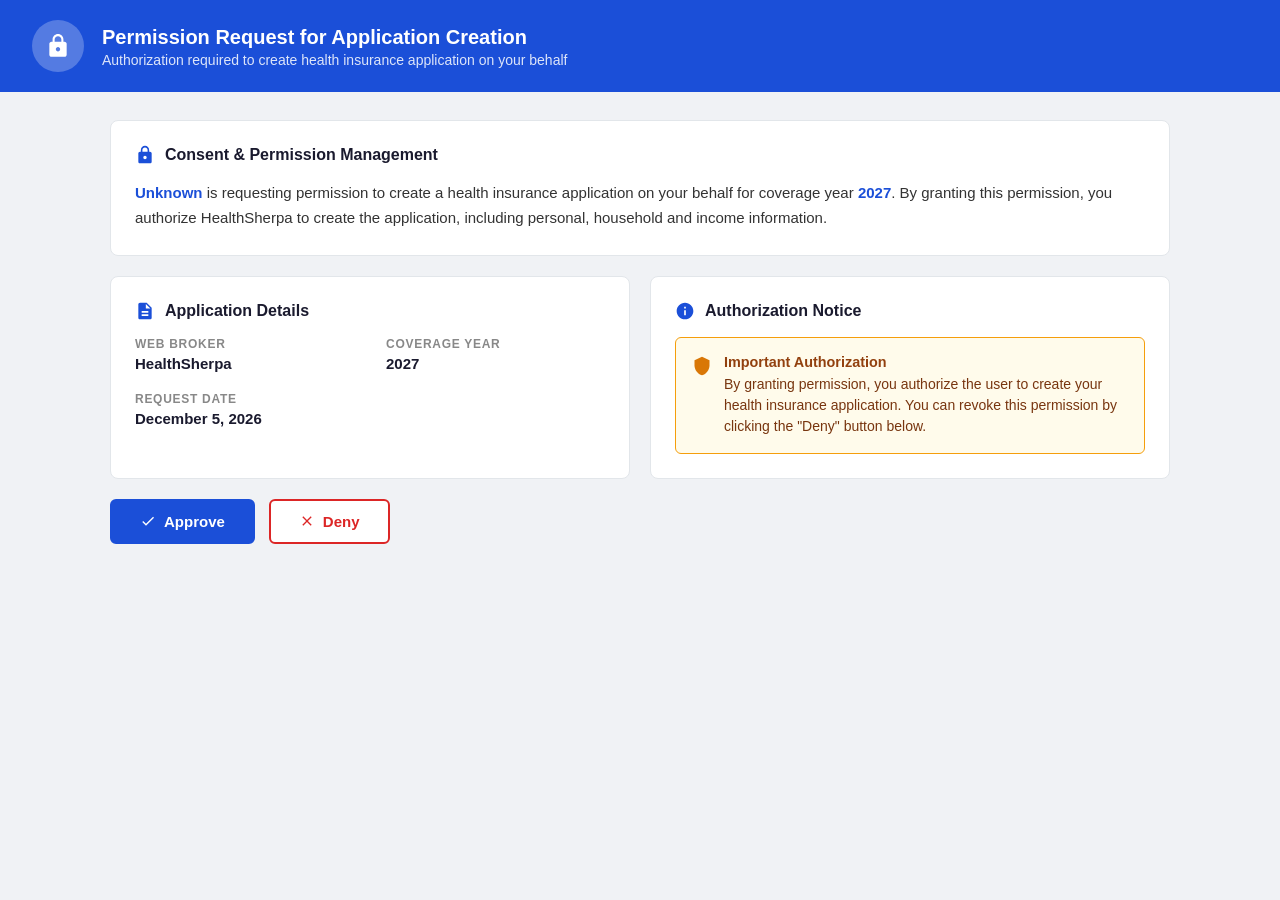
==== create/index.html @ 280b6920 "Email Demo APP" ====
<!DOCTYPE html>
<html lang="en">
<head>
  <meta charset="UTF-8" />
  <meta name="viewport" content="width=device-width, initial-scale=1.0" />
  <title>Permission Request for Application Creation</title>
  <link rel="stylesheet" href="../styles.css" />
</head>
<body>

  <!-- Header -->
  <div class="page-header">
    <div class="header-icon-circle">
      <svg viewBox="0 0 24 24" xmlns="http://www.w3.org/2000/svg">
        <path d="M18 8h-1V6c0-2.76-2.24-5-5-5S7 3.24 7 6v2H6c-1.1 0-2 .9-2 2v10c0 1.1.9 2 2 2h12c1.1 0 2-.9 2-2V10c0-1.1-.9-2-2-2zm-6 9c-1.1 0-2-.9-2-2s.9-2 2-2 2 .9 2 2-.9 2-2 2zm3.1-9H8.9V6c0-1.71 1.39-3.1 3.1-3.1 1.71 0 3.1 1.39 3.1 3.1v2z"/>
      </svg>
    </div>
    <div class="header-text">
      <h1>Permission Request for Application Creation</h1>
      <p>Authorization required to create health insurance application on your behalf</p>
    </div>
  </div>

  <!-- Content -->
  <div class="container">

    <!-- Consent & Permission Management -->
    <div class="card">
      <div class="card-title">
        <svg viewBox="0 0 24 24" xmlns="http://www.w3.org/2000/svg">
          <path d="M18 8h-1V6c0-2.76-2.24-5-5-5S7 3.24 7 6v2H6c-1.1 0-2 .9-2 2v10c0 1.1.9 2 2 2h12c1.1 0 2-.9 2-2V10c0-1.1-.9-2-2-2zm-6 9c-1.1 0-2-.9-2-2s.9-2 2-2 2 .9 2 2-.9 2-2 2zm3.1-9H8.9V6c0-1.71 1.39-3.1 3.1-3.1 1.71 0 3.1 1.39 3.1 3.1v2z"/>
        </svg>
        <h2>Consent &amp; Permission Management</h2>
      </div>
      <p class="consent-text">
        <span class="client" id="clientName">—</span> is requesting permission to create a health insurance application on your behalf for coverage year <span class="year" id="coverageYear">—</span>. By granting this permission, you authorize HealthSherpa to create the application, including personal, household and income information.
      </p>
    </div>

    <!-- Two-column -->
    <div class="two-col">

      <!-- Application Details -->
      <div class="card">
        <div class="card-title">
          <svg viewBox="0 0 24 24" xmlns="http://www.w3.org/2000/svg">
            <path d="M14 2H6c-1.1 0-2 .9-2 2v16c0 1.1.9 2 2 2h12c1.1 0 2-.9 2-2V8l-6-6zm2 16H8v-2h8v2zm0-4H8v-2h8v2zm-3-5V3.5L18.5 9H13z"/>
          </svg>
          <h2>Application Details</h2>
        </div>
        <div class="details-grid">
          <div class="detail-item">
            <span class="detail-label">WEB BROKER</span>
            <span class="detail-value">HealthSherpa</span>
          </div>
          <div class="detail-item">
            <span class="detail-label">COVERAGE YEAR</span>
            <span class="detail-value" id="coverageYearDetail">—</span>
          </div>
          <div class="detail-item">
            <span class="detail-label">REQUEST DATE</span>
            <span class="detail-value" id="requestDate">—</span>
          </div>
        </div>
      </div>

      <!-- Authorization Notice -->
      <div class="card">
        <div class="card-title">
          <svg viewBox="0 0 24 24" xmlns="http://www.w3.org/2000/svg">
            <path d="M12 2C6.48 2 2 6.48 2 12s4.48 10 10 10 10-4.48 10-10S17.52 2 12 2zm1 15h-2v-6h2v6zm0-8h-2V7h2v2z"/>
          </svg>
          <h2>Authorization Notice</h2>
        </div>
        <div class="notice-box">
          <svg viewBox="0 0 24 24" xmlns="http://www.w3.org/2000/svg">
            <path d="M12 1L3 5v6c0 5.55 3.84 10.74 9 12 5.16-1.26 9-6.45 9-12V5l-9-4z"/>
          </svg>
          <div>
            <h3>Important Authorization</h3>
            <p>By granting permission, you authorize the user to create your health insurance application. You can revoke this permission by clicking the "Deny" button below.</p>
          </div>
        </div>
      </div>

    </div>

    <!-- Action buttons -->
    <div class="actions">
      <button class="btn-approve" onclick="handleAction('approve')">
        <svg viewBox="0 0 24 24"><path d="M9 16.17L4.83 12l-1.42 1.41L9 19 21 7l-1.41-1.41L9 16.17z"/></svg>
        Approve
      </button>
      <button class="btn-deny" onclick="handleAction('deny')">
        <svg viewBox="0 0 24 24"><path d="M19 6.41L17.59 5 12 10.59 6.41 5 5 6.41 10.59 12 5 17.59 6.41 19 12 13.41 17.59 19 19 17.59 13.41 12 19 6.41z"/></svg>
        Deny
      </button>
    </div>

  </div>

  <!-- Modal -->
  <div class="modal-overlay" id="modal">
    <div class="modal-box">
      <div class="modal-icon" id="modalIcon">
        <svg id="modalIconSvg" viewBox="0 0 24 24"></svg>
      </div>
      <h2 id="modalTitle"></h2>
      <p id="modalMessage"></p>
      <button class="modal-close" onclick="closeModal()">Close</button>
    </div>
  </div>

  <script>
    const params = new URLSearchParams(window.location.search);
    const name = params.get('n') || 'Unknown';
    const today = new Date();
    const coverageYear = today.getFullYear() + 1;
    const dateStr = today.toLocaleDateString('en-US', { month: 'long', day: 'numeric', year: 'numeric' });

    document.getElementById('clientName').textContent = name;
    document.getElementById('coverageYear').textContent = coverageYear;
    document.getElementById('coverageYearDetail').textContent = coverageYear;
    document.getElementById('requestDate').textContent = dateStr;

    function handleAction(type) {
      const modal = document.getElementById('modal');
      const icon = document.getElementById('modalIcon');
      const svg = document.getElementById('modalIconSvg');
      const title = document.getElementById('modalTitle');
      const msg = document.getElementById('modalMessage');

      if (type === 'approve') {
        icon.className = 'modal-icon approve';
        svg.innerHTML = '<path d="M9 16.17L4.83 12l-1.42 1.41L9 19 21 7l-1.41-1.41L9 16.17z"/>';
        title.textContent = 'Permission Approved';
        msg.textContent = 'You have successfully granted permission for application creation. HealthSherpa can now proceed on your behalf.';
      } else {
        icon.className = 'modal-icon deny';
        svg.innerHTML = '<path d="M19 6.41L17.59 5 12 10.59 6.41 5 5 6.41 10.59 12 5 17.59 6.41 19 12 13.41 17.59 19 19 17.59 13.41 12 19 6.41z"/>';
        title.textContent = 'Permission Denied';
        msg.textContent = 'You have denied the permission request for application creation. No changes will be made to your account.';
      }

      modal.classList.add('show');
    }

    function closeModal() {
      document.getElementById('modal').classList.remove('show');
    }
  </script>

</body>
</html>
---- styles.css ----
* {
  box-sizing: border-box;
  margin: 0;
  padding: 0;
}

body {
  font-family: -apple-system, BlinkMacSystemFont, 'Segoe UI', Roboto, sans-serif;
  background: #f0f2f5;
  color: #1a1a2e;
  min-height: 100vh;
}

/* ── Index page ── */
.index-page {
  display: flex;
  align-items: center;
  justify-content: center;
  min-height: 100vh;
  background: #1b4fd8;
}

.index-title {
  color: #fff;
  font-size: 2.5rem;
  font-weight: 700;
  letter-spacing: 0.05em;
  text-align: center;
}

/* ── Page header bar ── */
.page-header {
  background: #1b4fd8;
  padding: 20px 32px;
  display: flex;
  align-items: center;
  gap: 18px;
}

.header-icon-circle {
  width: 52px;
  height: 52px;
  background: rgba(255, 255, 255, 0.25);
  border-radius: 50%;
  display: flex;
  align-items: center;
  justify-content: center;
  flex-shrink: 0;
}

.header-icon-circle svg {
  width: 26px;
  height: 26px;
  fill: #fff;
}

.header-text h1 {
  color: #fff;
  font-size: 1.25rem;
  font-weight: 700;
  line-height: 1.3;
}

.header-text p {
  color: rgba(255, 255, 255, 0.85);
  font-size: 0.875rem;
  margin-top: 2px;
}

/* ── Main container ── */
.container {
  max-width: 1100px;
  margin: 28px auto;
  padding: 0 20px 40px;
  display: flex;
  flex-direction: column;
  gap: 20px;
}

/* ── Cards ── */
.card {
  background: #fff;
  border: 1px solid #e2e6ea;
  border-radius: 8px;
  padding: 24px;
}

.card-title {
  display: flex;
  align-items: center;
  gap: 10px;
  margin-bottom: 16px;
}

.card-title svg {
  width: 20px;
  height: 20px;
  fill: #1b4fd8;
  flex-shrink: 0;
}

.card-title h2 {
  font-size: 1rem;
  font-weight: 700;
  color: #1a1a2e;
}

/* ── Consent paragraph ── */
.consent-text {
  font-size: 0.9375rem;
  line-height: 1.65;
  color: #333;
}

.consent-text .client {
  color: #1b4fd8;
  font-weight: 700;
}

.consent-text .year {
  color: #1b4fd8;
  font-weight: 700;
}

/* ── Two-column layout ── */
.two-col {
  display: grid;
  grid-template-columns: 1fr 1fr;
  gap: 20px;
}

@media (max-width: 700px) {
  .two-col { grid-template-columns: 1fr; }
}

/* ── Details grid ── */
.details-grid {
  display: grid;
  grid-template-columns: repeat(auto-fill, minmax(140px, 1fr));
  gap: 20px 32px;
  margin-top: 8px;
}

.detail-item {
  display: flex;
  flex-direction: column;
  gap: 4px;
}

.detail-label {
  font-size: 0.75rem;
  font-weight: 600;
  color: #888;
  text-transform: uppercase;
  letter-spacing: 0.06em;
}

.detail-value {
  font-size: 0.9375rem;
  font-weight: 600;
  color: #1a1a2e;
}

/* ── Authorization notice box ── */
.notice-box {
  background: #fffbeb;
  border: 1px solid #f59e0b;
  border-radius: 6px;
  padding: 16px;
  display: flex;
  gap: 12px;
  align-items: flex-start;
  margin-top: 8px;
}

.notice-box svg {
  width: 20px;
  height: 20px;
  fill: #d97706;
  flex-shrink: 0;
  margin-top: 2px;
}

.notice-box h3 {
  font-size: 0.9rem;
  font-weight: 700;
  color: #92400e;
  margin-bottom: 4px;
}

.notice-box p {
  font-size: 0.875rem;
  color: #78350f;
  line-height: 1.5;
}

/* ── Action buttons ── */
.actions {
  display: flex;
  gap: 14px;
}

.btn-approve,
.btn-deny {
  display: flex;
  align-items: center;
  gap: 8px;
  padding: 12px 28px;
  font-size: 0.9375rem;
  font-weight: 600;
  border-radius: 6px;
  cursor: pointer;
  border: 2px solid transparent;
  transition: opacity 0.15s;
}

.btn-approve {
  background: #1b4fd8;
  color: #fff;
  border-color: #1b4fd8;
}

.btn-deny {
  background: #fff;
  color: #dc2626;
  border-color: #dc2626;
}

.btn-approve:hover { opacity: 0.88; }
.btn-deny:hover   { background: #fef2f2; }

.btn-approve svg,
.btn-deny svg {
  width: 16px;
  height: 16px;
}

.btn-approve svg { fill: #fff; }
.btn-deny svg   { fill: #dc2626; }

/* ── Modal overlay ── */
.modal-overlay {
  display: none;
  position: fixed;
  inset: 0;
  background: rgba(0, 0, 0, 0.45);
  z-index: 100;
  align-items: center;
  justify-content: center;
}

.modal-overlay.show { display: flex; }

.modal-box {
  background: #fff;
  border-radius: 10px;
  padding: 36px 40px;
  max-width: 420px;
  width: 90%;
  text-align: center;
  box-shadow: 0 8px 32px rgba(0,0,0,0.18);
}

.modal-icon {
  width: 56px;
  height: 56px;
  border-radius: 50%;
  display: flex;
  align-items: center;
  justify-content: center;
  margin: 0 auto 16px;
}

.modal-icon.approve { background: #dcfce7; }
.modal-icon.deny    { background: #fee2e2; }

.modal-icon svg { width: 28px; height: 28px; }
.modal-icon.approve svg { fill: #16a34a; }
.modal-icon.deny svg    { fill: #dc2626; }

.modal-box h2 {
  font-size: 1.15rem;
  font-weight: 700;
  color: #1a1a2e;
  margin-bottom: 8px;
}

.modal-box p {
  font-size: 0.9rem;
  color: #555;
  line-height: 1.6;
  margin-bottom: 24px;
}

.modal-close {
  background: #1b4fd8;
  color: #fff;
  border: none;
  border-radius: 6px;
  padding: 10px 28px;
  font-size: 0.9375rem;
  font-weight: 600;
  cursor: pointer;
}

.modal-close:hover { opacity: 0.88; }
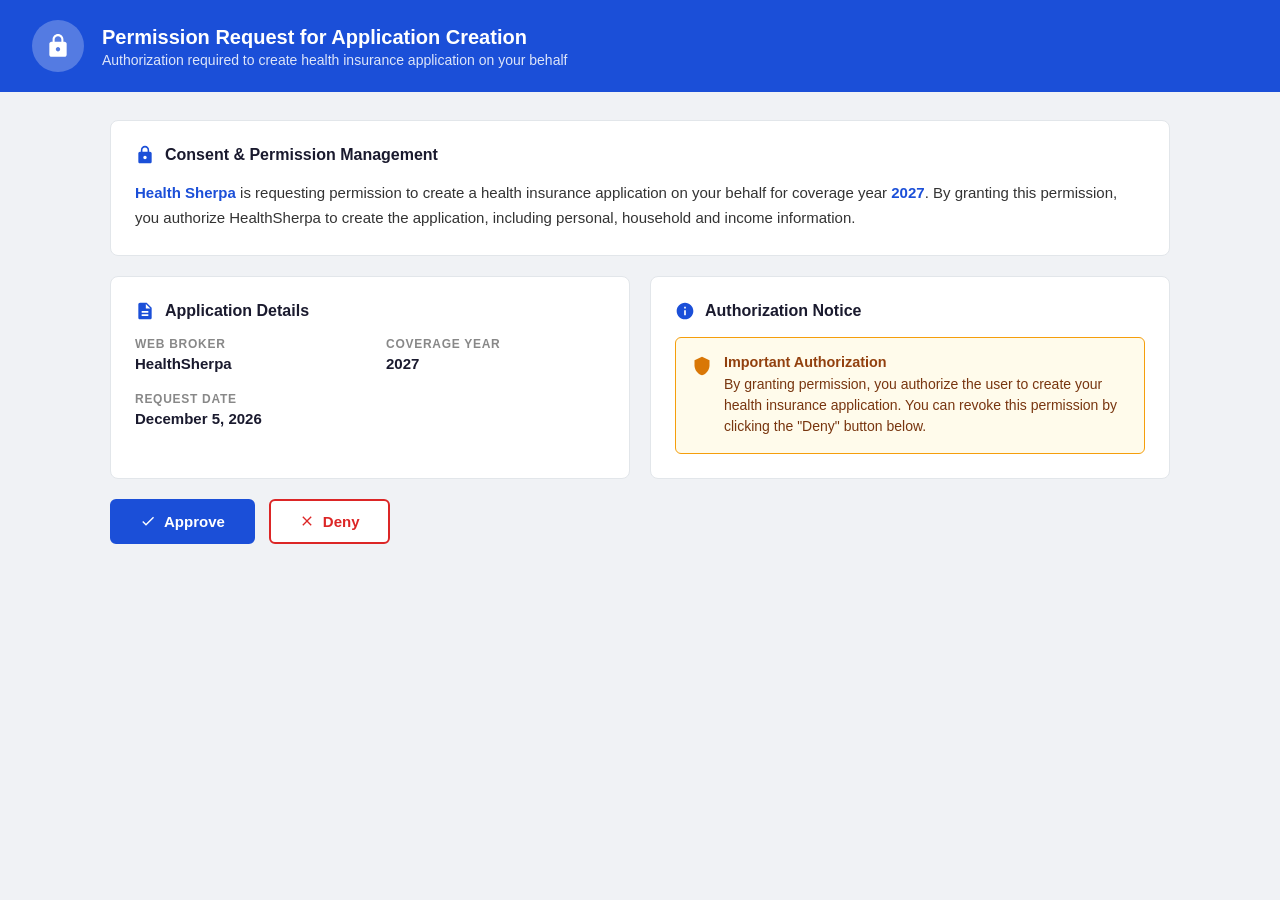
==== commit 07d1bdaa: "fix" ====
--- a/create/index.html
+++ b/create/index.html
@@ -33,7 +33,7 @@
         <h2>Consent &amp; Permission Management</h2>
       </div>
       <p class="consent-text">
-        <span class="client" id="clientName">—</span> is requesting permission to create a health insurance application on your behalf for coverage year <span class="year" id="coverageYear">—</span>. By granting this permission, you authorize HealthSherpa to create the application, including personal, household and income information.
+        <span class="client">Health Sherpa</span> is requesting permission to create a health insurance application on your behalf for coverage year <span class="year" id="coverageYear">—</span>. By granting this permission, you authorize HealthSherpa to create the application, including personal, household and income information.
       </p>
     </div>
 
@@ -99,54 +99,32 @@
 
   </div>
 
-  <!-- Modal -->
-  <div class="modal-overlay" id="modal">
-    <div class="modal-box">
-      <div class="modal-icon" id="modalIcon">
-        <svg id="modalIconSvg" viewBox="0 0 24 24"></svg>
-      </div>
-      <h2 id="modalTitle"></h2>
-      <p id="modalMessage"></p>
-      <button class="modal-close" onclick="closeModal()">Close</button>
-    </div>
-  </div>
-
   <script>
-    const params = new URLSearchParams(window.location.search);
-    const name = params.get('n') || 'Unknown';
     const today = new Date();
     const coverageYear = today.getFullYear() + 1;
     const dateStr = today.toLocaleDateString('en-US', { month: 'long', day: 'numeric', year: 'numeric' });
 
-    document.getElementById('clientName').textContent = name;
     document.getElementById('coverageYear').textContent = coverageYear;
     document.getElementById('coverageYearDetail').textContent = coverageYear;
     document.getElementById('requestDate').textContent = dateStr;
 
     function handleAction(type) {
-      const modal = document.getElementById('modal');
-      const icon = document.getElementById('modalIcon');
-      const svg = document.getElementById('modalIconSvg');
-      const title = document.getElementById('modalTitle');
-      const msg = document.getElementById('modalMessage');
-
-      if (type === 'approve') {
-        icon.className = 'modal-icon approve';
-        svg.innerHTML = '<path d="M9 16.17L4.83 12l-1.42 1.41L9 19 21 7l-1.41-1.41L9 16.17z"/>';
-        title.textContent = 'Permission Approved';
-        msg.textContent = 'You have successfully granted permission for application creation. HealthSherpa can now proceed on your behalf.';
-      } else {
-        icon.className = 'modal-icon deny';
-        svg.innerHTML = '<path d="M19 6.41L17.59 5 12 10.59 6.41 5 5 6.41 10.59 12 5 17.59 6.41 19 12 13.41 17.59 19 19 17.59 13.41 12 19 6.41z"/>';
-        title.textContent = 'Permission Denied';
-        msg.textContent = 'You have denied the permission request for application creation. No changes will be made to your account.';
-      }
-
-      modal.classList.add('show');
-    }
-
-    function closeModal() {
-      document.getElementById('modal').classList.remove('show');
+      const isApprove = type === 'approve';
+      document.body.innerHTML = `
+        <div style="min-height:100vh;display:flex;align-items:center;justify-content:center;background:#f0f4ff;font-family:inherit;">
+          <div style="background:#fff;border-radius:12px;padding:48px 40px;max-width:480px;width:100%;text-align:center;box-shadow:0 4px 24px rgba(0,0,0,0.08);">
+            <div style="width:64px;height:64px;border-radius:50%;background:${isApprove ? '#e8f5e9' : '#fdecea'};display:flex;align-items:center;justify-content:center;margin:0 auto 24px;">
+              <svg viewBox="0 0 24 24" style="width:32px;height:32px;fill:${isApprove ? '#2e7d32' : '#c62828'}">
+                ${isApprove
+                  ? '<path d="M9 16.17L4.83 12l-1.42 1.41L9 19 21 7l-1.41-1.41L9 16.17z"/>'
+                  : '<path d="M19 6.41L17.59 5 12 10.59 6.41 5 5 6.41 10.59 12 5 17.59 6.41 19 12 13.41 17.59 19 19 17.59 13.41 12 19 6.41z"/>'}
+              </svg>
+            </div>
+            <h2 style="margin:0 0 12px;color:#1a1a2e;font-size:1.5rem;">Response Recorded</h2>
+            <p style="color:#555;font-size:1rem;line-height:1.6;margin:0;">Your response has been recorded. You may close this window.</p>
+          </div>
+        </div>
+      `;
     }
   </script>
 
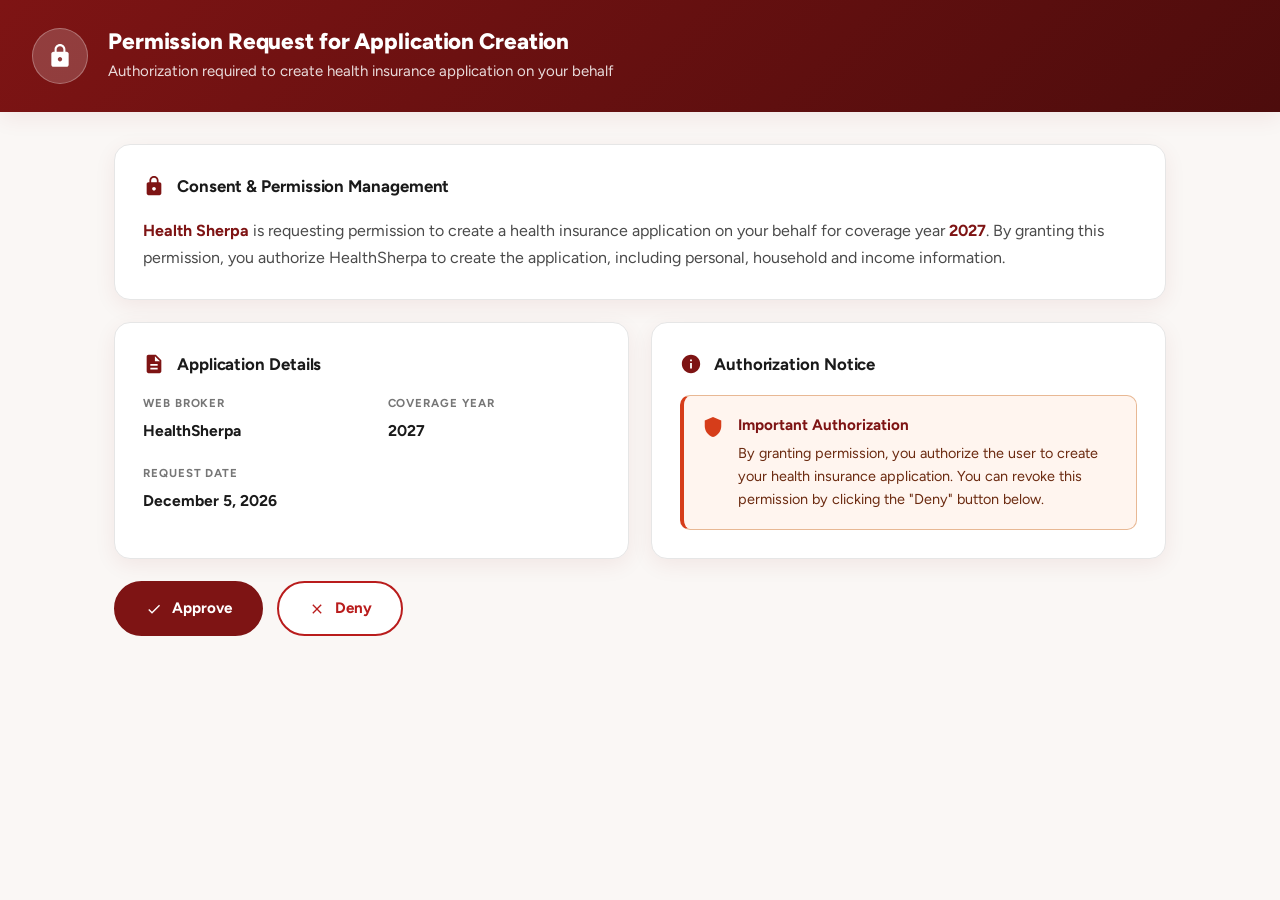
==== commit 86bea154: "changed look and feel" ====
--- a/create/index.html
+++ b/create/index.html
@@ -4,6 +4,16 @@
   <meta charset="UTF-8" />
   <meta name="viewport" content="width=device-width, initial-scale=1.0" />
   <title>Permission Request for Application Creation</title>
+  <link rel="preconnect" href="https://fonts.googleapis.com" />
+  <link rel="preconnect" href="https://fonts.gstatic.com" crossorigin />
+  <link
+    href="https://fonts.googleapis.com/css2?family=Figtree:wght@400;500;600;700;800&display=swap"
+    rel="stylesheet"
+  />
+  <link
+    href="https://fonts.googleapis.com/css2?family=Material+Symbols+Rounded:opsz,wght,FILL,GRAD@24,400,0,0"
+    rel="stylesheet"
+  />
   <link rel="stylesheet" href="../styles.css" />
 </head>
 <body>
@@ -109,19 +119,16 @@
     document.getElementById('requestDate').textContent = dateStr;
 
     function handleAction(type) {
-      const isApprove = type === 'approve';
       document.body.innerHTML = `
-        <div style="min-height:100vh;display:flex;align-items:center;justify-content:center;background:#f0f4ff;font-family:inherit;">
-          <div style="background:#fff;border-radius:12px;padding:48px 40px;max-width:480px;width:100%;text-align:center;box-shadow:0 4px 24px rgba(0,0,0,0.08);">
-            <div style="width:64px;height:64px;border-radius:50%;background:${isApprove ? '#e8f5e9' : '#fdecea'};display:flex;align-items:center;justify-content:center;margin:0 auto 24px;">
-              <svg viewBox="0 0 24 24" style="width:32px;height:32px;fill:${isApprove ? '#2e7d32' : '#c62828'}">
-                ${isApprove
-                  ? '<path d="M9 16.17L4.83 12l-1.42 1.41L9 19 21 7l-1.41-1.41L9 16.17z"/>'
-                  : '<path d="M19 6.41L17.59 5 12 10.59 6.41 5 5 6.41 10.59 12 5 17.59 6.41 19 12 13.41 17.59 19 19 17.59 13.41 12 19 6.41z"/>'}
+        <div style="min-height:100vh;display:flex;align-items:center;justify-content:center;background:#faf7f5;font-family:inherit;padding:24px;">
+          <div style="background:#fff;border-radius:22px;padding:48px 40px;max-width:480px;width:100%;text-align:center;box-shadow:0 12px 32px rgba(126,20,20,0.10);border:1px solid #e6e6e6;">
+            <div style="width:72px;height:72px;border-radius:50%;background:#f6dcd2;display:flex;align-items:center;justify-content:center;margin:0 auto 24px;">
+              <svg viewBox="0 0 24 24" style="width:34px;height:34px;fill:#7e1414">
+                <path d="M9 16.17L4.83 12l-1.42 1.41L9 19 21 7l-1.41-1.41L9 16.17z"/>
               </svg>
             </div>
-            <h2 style="margin:0 0 12px;color:#1a1a2e;font-size:1.5rem;">Response Recorded</h2>
-            <p style="color:#555;font-size:1rem;line-height:1.6;margin:0;">Your response has been recorded. You may close this window.</p>
+            <h2 style="margin:0 0 12px;color:#1a1a1a;font-size:1.5rem;font-weight:800;letter-spacing:-0.01em;">Response Recorded</h2>
+            <p style="color:#4a4a4a;font-size:1rem;line-height:1.65;margin:0;">Your response has been recorded. You may close this window.</p>
           </div>
         </div>
       `;
--- a/styles.css
+++ b/styles.css
@@ -1,46 +1,206 @@
+/* =========================================================
+   EDE Email Consent Demo — shared styles
+   Look & feel aligned with Covered Oklahoma landing page.
+   Font: Figtree | Icons: Material Symbols Rounded
+   ========================================================= */
+
+:root {
+  --color-bg: #ffffff;
+  --color-surface: #faf7f5;
+  --color-text: #1a1a1a;
+  --color-text-soft: #4a4a4a;
+  --color-muted: #767676;
+  --color-line: #e6e6e6;
+
+  --color-primary: #7e1414;
+  --color-primary-hover: #5f0f0f;
+  --color-primary-dark: #4d0c0c;
+  --color-accent: #d63d1a;
+  --color-accent-soft: #f6dcd2;
+  --color-accent-peach: #e8b894;
+
+  --color-notice-bg: #fff5ef;
+  --color-notice-border: #e8b894;
+  --color-notice-text: #6b2a10;
+  --color-notice-title: #7e1414;
+
+  --color-danger: #b91c1c;
+  --color-danger-hover: #fef2f2;
+
+  --radius-sm: 10px;
+  --radius: 16px;
+  --radius-lg: 22px;
+  --radius-pill: 999px;
+
+  --shadow-sm: 0 1px 2px rgba(0, 0, 0, 0.05);
+  --shadow-card: 0 6px 22px rgba(126, 20, 20, 0.07);
+  --shadow-md: 0 12px 32px rgba(0, 0, 0, 0.10);
+
+  --transition: 220ms ease;
+}
+
 * {
   box-sizing: border-box;
   margin: 0;
   padding: 0;
 }
 
-body {
-  font-family: -apple-system, BlinkMacSystemFont, 'Segoe UI', Roboto, sans-serif;
-  background: #f0f2f5;
-  color: #1a1a2e;
+html, body {
+  font-family: "Figtree", system-ui, -apple-system, "Segoe UI", Roboto, sans-serif;
+  background: var(--color-surface);
+  color: var(--color-text);
   min-height: 100vh;
-}
-
-/* ── Index page ── */
+  line-height: 1.55;
+  -webkit-font-smoothing: antialiased;
+}
+
+.material-symbols-rounded {
+  font-variation-settings: "FILL" 0, "wght" 500, "GRAD" 0, "opsz" 24;
+  vertical-align: middle;
+  line-height: 1;
+}
+
+/* =========================================================
+   Index / landing
+   ========================================================= */
 .index-page {
+  background:
+    radial-gradient(1100px 600px at 85% -10%, rgba(214, 61, 26, 0.10), transparent 60%),
+    radial-gradient(900px 500px at -10% 110%, rgba(126, 20, 20, 0.10), transparent 60%),
+    var(--color-bg);
+  min-height: 100vh;
   display: flex;
   align-items: center;
   justify-content: center;
-  min-height: 100vh;
-  background: #1b4fd8;
+  padding: 64px 24px;
+}
+
+.index-hero {
+  max-width: 1080px;
+  width: 100%;
+  text-align: center;
+}
+
+.index-eyebrow {
+  display: inline-block;
+  font-size: 0.8rem;
+  font-weight: 700;
+  letter-spacing: 0.16em;
+  text-transform: uppercase;
+  color: var(--color-primary);
+  background: var(--color-accent-soft);
+  padding: 6px 14px;
+  border-radius: var(--radius-pill);
+  margin-bottom: 20px;
 }
 
 .index-title {
-  color: #fff;
-  font-size: 2.5rem;
-  font-weight: 700;
-  letter-spacing: 0.05em;
-  text-align: center;
-}
-
-/* ── Page header bar ── */
+  font-size: clamp(2rem, 4.4vw, 3.25rem);
+  font-weight: 800;
+  line-height: 1.1;
+  letter-spacing: -0.01em;
+  color: var(--color-text);
+}
+
+.index-accent { color: var(--color-accent); }
+
+.index-sub {
+  margin: 18px auto 0;
+  max-width: 640px;
+  font-size: 1.05rem;
+  color: var(--color-text-soft);
+}
+
+.index-grid {
+  margin-top: 44px;
+  display: grid;
+  grid-template-columns: repeat(3, 1fr);
+  gap: 22px;
+}
+
+@media (max-width: 880px) {
+  .index-grid { grid-template-columns: 1fr; }
+}
+
+.index-card {
+  background: #fff;
+  border: 1px solid var(--color-line);
+  border-radius: var(--radius-lg);
+  padding: 28px 24px 22px;
+  text-decoration: none;
+  color: inherit;
+  display: flex;
+  flex-direction: column;
+  align-items: flex-start;
+  gap: 12px;
+  text-align: left;
+  box-shadow: var(--shadow-card);
+  transition: transform var(--transition), box-shadow var(--transition), border-color var(--transition);
+}
+
+.index-card:hover {
+  transform: translateY(-3px);
+  box-shadow: var(--shadow-md);
+  border-color: var(--color-accent-peach);
+}
+
+.index-card__icon {
+  width: 48px;
+  height: 48px;
+  border-radius: 50%;
+  background: var(--color-accent-soft);
+  color: var(--color-primary);
+  display: flex;
+  align-items: center;
+  justify-content: center;
+}
+.index-card__icon .material-symbols-rounded { font-size: 26px; }
+
+.index-card__title {
+  font-size: 1.15rem;
+  font-weight: 700;
+  color: var(--color-text);
+}
+
+.index-card__desc {
+  font-size: 0.95rem;
+  color: var(--color-text-soft);
+  flex-grow: 1;
+}
+
+.index-card__cta {
+  display: inline-flex;
+  align-items: center;
+  gap: 6px;
+  font-weight: 700;
+  color: var(--color-primary);
+  margin-top: 4px;
+}
+.index-card__cta .material-symbols-rounded {
+  font-size: 18px;
+  transition: transform var(--transition);
+}
+.index-card:hover .index-card__cta .material-symbols-rounded {
+  transform: translateX(3px);
+}
+
+/* =========================================================
+   Page header (consent screens)
+   ========================================================= */
 .page-header {
-  background: #1b4fd8;
-  padding: 20px 32px;
-  display: flex;
-  align-items: center;
-  gap: 18px;
+  background: linear-gradient(135deg, var(--color-primary) 0%, var(--color-primary-dark) 100%);
+  padding: 28px 32px;
+  display: flex;
+  align-items: center;
+  gap: 20px;
+  box-shadow: var(--shadow-card);
 }
 
 .header-icon-circle {
-  width: 52px;
-  height: 52px;
-  background: rgba(255, 255, 255, 0.25);
+  width: 56px;
+  height: 56px;
+  background: rgba(255, 255, 255, 0.18);
+  border: 1px solid rgba(255, 255, 255, 0.28);
   border-radius: 50%;
   display: flex;
   align-items: center;
@@ -56,178 +216,193 @@
 
 .header-text h1 {
   color: #fff;
-  font-size: 1.25rem;
-  font-weight: 700;
-  line-height: 1.3;
+  font-size: 1.4rem;
+  font-weight: 800;
+  line-height: 1.25;
+  letter-spacing: -0.005em;
 }
 
 .header-text p {
   color: rgba(255, 255, 255, 0.85);
-  font-size: 0.875rem;
-  margin-top: 2px;
-}
-
-/* ── Main container ── */
+  font-size: 0.9375rem;
+  margin-top: 4px;
+}
+
+/* =========================================================
+   Container & cards
+   ========================================================= */
 .container {
   max-width: 1100px;
-  margin: 28px auto;
-  padding: 0 20px 40px;
+  margin: 32px auto;
+  padding: 0 24px 48px;
   display: flex;
   flex-direction: column;
-  gap: 20px;
-}
-
-/* ── Cards ── */
+  gap: 22px;
+}
+
 .card {
   background: #fff;
-  border: 1px solid #e2e6ea;
-  border-radius: 8px;
-  padding: 24px;
+  border: 1px solid var(--color-line);
+  border-radius: var(--radius);
+  padding: 28px;
+  box-shadow: var(--shadow-card);
 }
 
 .card-title {
   display: flex;
   align-items: center;
-  gap: 10px;
-  margin-bottom: 16px;
+  gap: 12px;
+  margin-bottom: 18px;
 }
 
 .card-title svg {
-  width: 20px;
-  height: 20px;
-  fill: #1b4fd8;
+  width: 22px;
+  height: 22px;
+  fill: var(--color-primary);
   flex-shrink: 0;
 }
 
 .card-title h2 {
+  font-size: 1.05rem;
+  font-weight: 700;
+  color: var(--color-text);
+  letter-spacing: -0.005em;
+}
+
+/* Consent paragraph */
+.consent-text {
   font-size: 1rem;
-  font-weight: 700;
-  color: #1a1a2e;
-}
-
-/* ── Consent paragraph ── */
-.consent-text {
-  font-size: 0.9375rem;
-  line-height: 1.65;
-  color: #333;
-}
-
-.consent-text .client {
-  color: #1b4fd8;
-  font-weight: 700;
-}
-
+  line-height: 1.7;
+  color: var(--color-text-soft);
+}
+
+.consent-text .client,
 .consent-text .year {
-  color: #1b4fd8;
-  font-weight: 700;
-}
-
-/* ── Two-column layout ── */
+  color: var(--color-primary);
+  font-weight: 700;
+}
+
+/* Two-column layout */
 .two-col {
   display: grid;
   grid-template-columns: 1fr 1fr;
-  gap: 20px;
-}
-
-@media (max-width: 700px) {
+  gap: 22px;
+}
+
+@media (max-width: 760px) {
   .two-col { grid-template-columns: 1fr; }
 }
 
-/* ── Details grid ── */
+/* Details grid */
 .details-grid {
   display: grid;
-  grid-template-columns: repeat(auto-fill, minmax(140px, 1fr));
-  gap: 20px 32px;
+  grid-template-columns: repeat(auto-fill, minmax(150px, 1fr));
+  gap: 22px 32px;
   margin-top: 8px;
 }
 
 .detail-item {
   display: flex;
   flex-direction: column;
-  gap: 4px;
+  gap: 6px;
 }
 
 .detail-label {
-  font-size: 0.75rem;
-  font-weight: 600;
-  color: #888;
+  font-size: 0.72rem;
+  font-weight: 700;
+  color: var(--color-muted);
   text-transform: uppercase;
-  letter-spacing: 0.06em;
+  letter-spacing: 0.08em;
 }
 
 .detail-value {
-  font-size: 0.9375rem;
-  font-weight: 600;
-  color: #1a1a2e;
-}
-
-/* ── Authorization notice box ── */
+  font-size: 0.975rem;
+  font-weight: 700;
+  color: var(--color-text);
+}
+
+/* Authorization notice box */
 .notice-box {
-  background: #fffbeb;
-  border: 1px solid #f59e0b;
-  border-radius: 6px;
-  padding: 16px;
-  display: flex;
-  gap: 12px;
+  background: var(--color-notice-bg);
+  border: 1px solid var(--color-notice-border);
+  border-left: 4px solid var(--color-accent);
+  border-radius: var(--radius-sm);
+  padding: 18px;
+  display: flex;
+  gap: 14px;
   align-items: flex-start;
   margin-top: 8px;
 }
 
 .notice-box svg {
-  width: 20px;
-  height: 20px;
-  fill: #d97706;
+  width: 22px;
+  height: 22px;
+  fill: var(--color-accent);
   flex-shrink: 0;
   margin-top: 2px;
 }
 
 .notice-box h3 {
+  font-size: 0.95rem;
+  font-weight: 700;
+  color: var(--color-notice-title);
+  margin-bottom: 4px;
+}
+
+.notice-box p {
   font-size: 0.9rem;
-  font-weight: 700;
-  color: #92400e;
-  margin-bottom: 4px;
-}
-
-.notice-box p {
-  font-size: 0.875rem;
-  color: #78350f;
-  line-height: 1.5;
-}
-
-/* ── Action buttons ── */
+  color: var(--color-notice-text);
+  line-height: 1.6;
+}
+
+/* =========================================================
+   Action buttons
+   ========================================================= */
 .actions {
   display: flex;
   gap: 14px;
+  flex-wrap: wrap;
 }
 
 .btn-approve,
 .btn-deny {
-  display: flex;
-  align-items: center;
-  gap: 8px;
-  padding: 12px 28px;
-  font-size: 0.9375rem;
-  font-weight: 600;
-  border-radius: 6px;
+  display: inline-flex;
+  align-items: center;
+  gap: 10px;
+  padding: 0.85rem 1.85rem;
+  font: inherit;
+  font-size: 0.95rem;
+  font-weight: 700;
+  border-radius: var(--radius-pill);
   cursor: pointer;
   border: 2px solid transparent;
-  transition: opacity 0.15s;
+  transition: background var(--transition), color var(--transition),
+    border-color var(--transition), transform var(--transition), box-shadow var(--transition);
 }
 
 .btn-approve {
-  background: #1b4fd8;
+  background: var(--color-primary);
   color: #fff;
-  border-color: #1b4fd8;
+  border-color: var(--color-primary);
+}
+
+.btn-approve:hover {
+  background: var(--color-primary-hover);
+  border-color: var(--color-primary-hover);
+  transform: translateY(-1px);
+  box-shadow: var(--shadow-md);
 }
 
 .btn-deny {
   background: #fff;
-  color: #dc2626;
-  border-color: #dc2626;
-}
-
-.btn-approve:hover { opacity: 0.88; }
-.btn-deny:hover   { background: #fef2f2; }
+  color: var(--color-danger);
+  border-color: var(--color-danger);
+}
+
+.btn-deny:hover {
+  background: var(--color-danger-hover);
+  transform: translateY(-1px);
+}
 
 .btn-approve svg,
 .btn-deny svg {
@@ -236,14 +411,16 @@
 }
 
 .btn-approve svg { fill: #fff; }
-.btn-deny svg   { fill: #dc2626; }
-
-/* ── Modal overlay ── */
+.btn-deny svg   { fill: var(--color-danger); }
+
+/* =========================================================
+   Modal (kept for parity; not currently used)
+   ========================================================= */
 .modal-overlay {
   display: none;
   position: fixed;
   inset: 0;
-  background: rgba(0, 0, 0, 0.45);
+  background: rgba(26, 26, 26, 0.55);
   z-index: 100;
   align-items: center;
   justify-content: center;
@@ -253,54 +430,72 @@
 
 .modal-box {
   background: #fff;
-  border-radius: 10px;
-  padding: 36px 40px;
-  max-width: 420px;
+  border-radius: var(--radius-lg);
+  padding: 40px;
+  max-width: 440px;
   width: 90%;
   text-align: center;
-  box-shadow: 0 8px 32px rgba(0,0,0,0.18);
+  box-shadow: var(--shadow-md);
 }
 
 .modal-icon {
-  width: 56px;
-  height: 56px;
+  width: 64px;
+  height: 64px;
   border-radius: 50%;
   display: flex;
   align-items: center;
   justify-content: center;
-  margin: 0 auto 16px;
-}
-
-.modal-icon.approve { background: #dcfce7; }
+  margin: 0 auto 18px;
+}
+
+.modal-icon.approve { background: var(--color-accent-soft); }
 .modal-icon.deny    { background: #fee2e2; }
 
-.modal-icon svg { width: 28px; height: 28px; }
-.modal-icon.approve svg { fill: #16a34a; }
-.modal-icon.deny svg    { fill: #dc2626; }
+.modal-icon svg { width: 30px; height: 30px; }
+.modal-icon.approve svg { fill: var(--color-primary); }
+.modal-icon.deny svg    { fill: var(--color-danger); }
 
 .modal-box h2 {
-  font-size: 1.15rem;
-  font-weight: 700;
-  color: #1a1a2e;
+  font-size: 1.2rem;
+  font-weight: 800;
+  color: var(--color-text);
   margin-bottom: 8px;
 }
 
 .modal-box p {
-  font-size: 0.9rem;
-  color: #555;
+  font-size: 0.95rem;
+  color: var(--color-text-soft);
   line-height: 1.6;
   margin-bottom: 24px;
 }
 
 .modal-close {
-  background: #1b4fd8;
+  background: var(--color-primary);
   color: #fff;
   border: none;
-  border-radius: 6px;
-  padding: 10px 28px;
-  font-size: 0.9375rem;
-  font-weight: 600;
+  border-radius: var(--radius-pill);
+  padding: 0.75rem 1.85rem;
+  font: inherit;
+  font-size: 0.95rem;
+  font-weight: 700;
   cursor: pointer;
-}
-
-.modal-close:hover { opacity: 0.88; }
+  transition: background var(--transition), transform var(--transition);
+}
+
+.modal-close:hover {
+  background: var(--color-primary-hover);
+  transform: translateY(-1px);
+}
+
+/* =========================================================
+   Mobile tweaks
+   ========================================================= */
+@media (max-width: 560px) {
+  .page-header { padding: 22px 20px; gap: 14px; }
+  .header-icon-circle { width: 48px; height: 48px; }
+  .header-text h1 { font-size: 1.15rem; }
+  .header-text p { font-size: 0.85rem; }
+  .card { padding: 22px; }
+  .actions { flex-direction: column; }
+  .btn-approve, .btn-deny { width: 100%; justify-content: center; }
+}
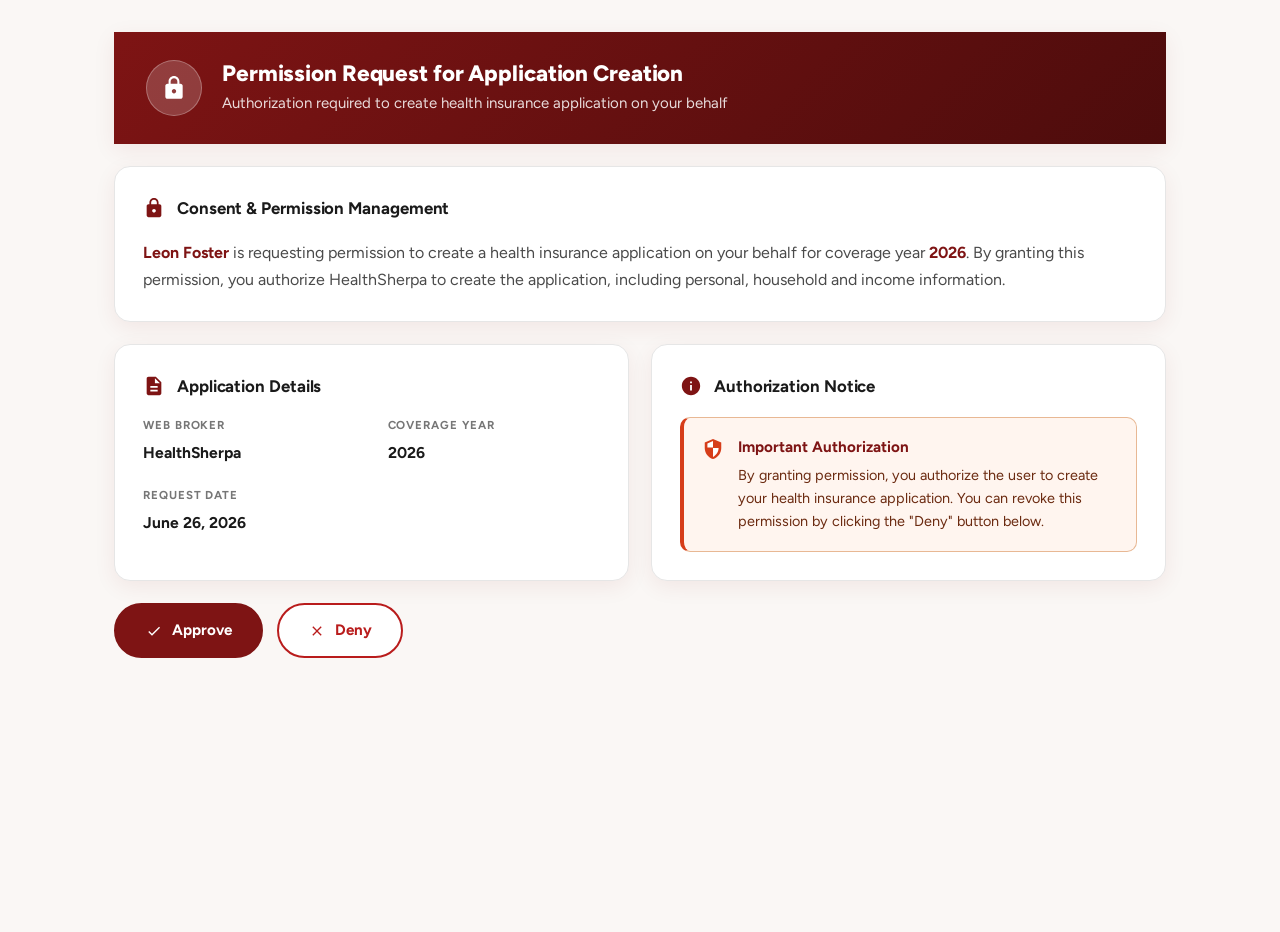
==== commit 2b11f4e6: "Update Create index.html" ====
--- a/create/index.html
+++ b/create/index.html
@@ -1,94 +1,105 @@
 <!DOCTYPE html>
 <html lang="en">
+
 <head>
   <meta charset="UTF-8" />
   <meta name="viewport" content="width=device-width, initial-scale=1.0" />
   <title>Permission Request for Application Creation</title>
   <link rel="preconnect" href="https://fonts.googleapis.com" />
   <link rel="preconnect" href="https://fonts.gstatic.com" crossorigin />
-  <link
-    href="https://fonts.googleapis.com/css2?family=Figtree:wght@400;500;600;700;800&display=swap"
-    rel="stylesheet"
-  />
-  <link
-    href="https://fonts.googleapis.com/css2?family=Material+Symbols+Rounded:opsz,wght,FILL,GRAD@24,400,0,0"
-    rel="stylesheet"
-  />
+  <link href="https://fonts.googleapis.com/css2?family=Figtree:wght@400;500;600;700;800&display=swap"
+    rel="stylesheet" />
+  <link href="https://fonts.googleapis.com/css2?family=Material+Symbols+Rounded:opsz,wght,FILL,GRAD@24,400,0,0"
+    rel="stylesheet" />
   <link rel="stylesheet" href="../styles.css" />
 </head>
-<body>
+
+<body class="create-page">
 
   <!-- Header -->
-  <div class="page-header">
-    <div class="header-icon-circle">
-      <svg viewBox="0 0 24 24" xmlns="http://www.w3.org/2000/svg">
-        <path d="M18 8h-1V6c0-2.76-2.24-5-5-5S7 3.24 7 6v2H6c-1.1 0-2 .9-2 2v10c0 1.1.9 2 2 2h12c1.1 0 2-.9 2-2V10c0-1.1-.9-2-2-2zm-6 9c-1.1 0-2-.9-2-2s.9-2 2-2 2 .9 2 2-.9 2-2 2zm3.1-9H8.9V6c0-1.71 1.39-3.1 3.1-3.1 1.71 0 3.1 1.39 3.1 3.1v2z"/>
-      </svg>
+  <div class="container">
+    <div class="page-header">
+      <div class="header-icon-circle">
+        <svg viewBox="0 0 24 24" xmlns="http://www.w3.org/2000/svg">
+          <path
+            d="M18 8h-1V6c0-2.76-2.24-5-5-5S7 3.24 7 6v2H6c-1.1 0-2 .9-2 2v10c0 1.1.9 2 2 2h12c1.1 0 2-.9 2-2V10c0-1.1-.9-2-2-2zm-6 9c-1.1 0-2-.9-2-2s.9-2 2-2 2 .9 2 2-.9 2-2 2zm3.1-9H8.9V6c0-1.71 1.39-3.1 3.1-3.1 1.71 0 3.1 1.39 3.1 3.1v2z" />
+        </svg>
+      </div>
+      <div class="header-text">
+        <h1>Permission Request for Application Creation</h1>
+        <p>Authorization required to create health insurance application on your behalf</p>
+      </div>
     </div>
-    <div class="header-text">
-      <h1>Permission Request for Application Creation</h1>
-      <p>Authorization required to create health insurance application on your behalf</p>
-    </div>
-  </div>
 
-  <!-- Content -->
-  <div class="container">
-
+    <!-- Content -->
     <!-- Consent & Permission Management -->
-    <div class="card">
+    <div class="card card-split">
       <div class="card-title">
         <svg viewBox="0 0 24 24" xmlns="http://www.w3.org/2000/svg">
-          <path d="M18 8h-1V6c0-2.76-2.24-5-5-5S7 3.24 7 6v2H6c-1.1 0-2 .9-2 2v10c0 1.1.9 2 2 2h12c1.1 0 2-.9 2-2V10c0-1.1-.9-2-2-2zm-6 9c-1.1 0-2-.9-2-2s.9-2 2-2 2 .9 2 2-.9 2-2 2zm3.1-9H8.9V6c0-1.71 1.39-3.1 3.1-3.1 1.71 0 3.1 1.39 3.1 3.1v2z"/>
+          <path
+            d="M18 8h-1V6c0-2.76-2.24-5-5-5S7 3.24 7 6v2H6c-1.1 0-2 .9-2 2v10c0 1.1.9 2 2 2h12c1.1 0 2-.9 2-2V10c0-1.1-.9-2-2-2zm-6 9c-1.1 0-2-.9-2-2s.9-2 2-2 2 .9 2 2-.9 2-2 2zm3.1-9H8.9V6c0-1.71 1.39-3.1 3.1-3.1 1.71 0 3.1 1.39 3.1 3.1v2z" />
         </svg>
         <h2>Consent &amp; Permission Management</h2>
       </div>
-      <p class="consent-text">
-        <span class="client">Health Sherpa</span> is requesting permission to create a health insurance application on your behalf for coverage year <span class="year" id="coverageYear">—</span>. By granting this permission, you authorize HealthSherpa to create the application, including personal, household and income information.
-      </p>
+      <div class="card-content">
+        <p class="consent-text">
+          <span class="client">Leon Foster</span> is requesting permission to create a health insurance application on
+          your behalf for coverage year <span class="year" id="coverageYear">—</span>. By granting this permission, you
+          authorize HealthSherpa to create the application, including personal, household and income information.
+        </p>
+      </div>
     </div>
 
     <!-- Two-column -->
     <div class="two-col">
 
       <!-- Application Details -->
-      <div class="card">
+      <div class="card card-split">
         <div class="card-title">
           <svg viewBox="0 0 24 24" xmlns="http://www.w3.org/2000/svg">
-            <path d="M14 2H6c-1.1 0-2 .9-2 2v16c0 1.1.9 2 2 2h12c1.1 0 2-.9 2-2V8l-6-6zm2 16H8v-2h8v2zm0-4H8v-2h8v2zm-3-5V3.5L18.5 9H13z"/>
+            <path
+              d="M14 2H6c-1.1 0-2 .9-2 2v16c0 1.1.9 2 2 2h12c1.1 0 2-.9 2-2V8l-6-6zm2 16H8v-2h8v2zm0-4H8v-2h8v2zm-3-5V3.5L18.5 9H13z" />
           </svg>
           <h2>Application Details</h2>
         </div>
-        <div class="details-grid">
-          <div class="detail-item">
-            <span class="detail-label">WEB BROKER</span>
-            <span class="detail-value">HealthSherpa</span>
-          </div>
-          <div class="detail-item">
-            <span class="detail-label">COVERAGE YEAR</span>
-            <span class="detail-value" id="coverageYearDetail">—</span>
-          </div>
-          <div class="detail-item">
-            <span class="detail-label">REQUEST DATE</span>
-            <span class="detail-value" id="requestDate">—</span>
+        <div class="card-content">
+          <div class="details-grid">
+            <div class="detail-item">
+              <span class="detail-label">WEB BROKER</span>
+              <span class="detail-value">HealthSherpa</span>
+            </div>
+            <div class="detail-item">
+              <span class="detail-label">COVERAGE YEAR</span>
+              <span class="detail-value" id="coverageYearDetail">—</span>
+            </div>
+            <div class="detail-item">
+              <span class="detail-label">REQUEST DATE</span>
+              <span class="detail-value" id="requestDate">—</span>
+            </div>
           </div>
         </div>
       </div>
 
       <!-- Authorization Notice -->
-      <div class="card">
+      <div class="card card-split">
         <div class="card-title">
           <svg viewBox="0 0 24 24" xmlns="http://www.w3.org/2000/svg">
-            <path d="M12 2C6.48 2 2 6.48 2 12s4.48 10 10 10 10-4.48 10-10S17.52 2 12 2zm1 15h-2v-6h2v6zm0-8h-2V7h2v2z"/>
+            <path
+              d="M12 2C6.48 2 2 6.48 2 12s4.48 10 10 10 10-4.48 10-10S17.52 2 12 2zm1 15h-2v-6h2v6zm0-8h-2V7h2v2z" />
           </svg>
           <h2>Authorization Notice</h2>
         </div>
-        <div class="notice-box">
-          <svg viewBox="0 0 24 24" xmlns="http://www.w3.org/2000/svg">
-            <path d="M12 1L3 5v6c0 5.55 3.84 10.74 9 12 5.16-1.26 9-6.45 9-12V5l-9-4z"/>
-          </svg>
-          <div>
-            <h3>Important Authorization</h3>
-            <p>By granting permission, you authorize the user to create your health insurance application. You can revoke this permission by clicking the "Deny" button below.</p>
+        <div class="card-content">
+          <div class="notice-box">
+            <svg viewBox="0 0 24 24" xmlns="http://www.w3.org/2000/svg" aria-hidden="true" focusable="false">
+              <path d="M12 1L3 5v6c0 5.55 3.84 10.74 9 12 5.16-1.26 9-6.45 9-12V5l-9-4z" />
+              <path d="M5.9 6.1v4.2H12V3.2L5.9 6.1zM12 10.9v9.74c3.58-1.65 6.1-5.69 6.1-9.64v-.1H12z" fill="#fff" />
+            </svg>
+            <div>
+              <h3>Important Authorization</h3>
+              <p>By granting permission, you authorize the user to create your health insurance application. You can
+                revoke this permission by clicking the "Deny" button below.</p>
+            </div>
           </div>
         </div>
       </div>
@@ -98,11 +109,16 @@
     <!-- Action buttons -->
     <div class="actions">
       <button class="btn-approve" onclick="handleAction('approve')">
-        <svg viewBox="0 0 24 24"><path d="M9 16.17L4.83 12l-1.42 1.41L9 19 21 7l-1.41-1.41L9 16.17z"/></svg>
+        <svg viewBox="0 0 24 24">
+          <path d="M9 16.17L4.83 12l-1.42 1.41L9 19 21 7l-1.41-1.41L9 16.17z" />
+        </svg>
         Approve
       </button>
       <button class="btn-deny" onclick="handleAction('deny')">
-        <svg viewBox="0 0 24 24"><path d="M19 6.41L17.59 5 12 10.59 6.41 5 5 6.41 10.59 12 5 17.59 6.41 19 12 13.41 17.59 19 19 17.59 13.41 12 19 6.41z"/></svg>
+        <svg viewBox="0 0 24 24">
+          <path
+            d="M19 6.41L17.59 5 12 10.59 6.41 5 5 6.41 10.59 12 5 17.59 6.41 19 12 13.41 17.59 19 19 17.59 13.41 12 19 6.41z" />
+        </svg>
         Deny
       </button>
     </div>
@@ -110,9 +126,8 @@
   </div>
 
   <script>
-    const today = new Date();
-    const coverageYear = today.getFullYear() + 1;
-    const dateStr = today.toLocaleDateString('en-US', { month: 'long', day: 'numeric', year: 'numeric' });
+    const coverageYear = 2026;
+    const dateStr = 'June 26, 2026';
 
     document.getElementById('coverageYear').textContent = coverageYear;
     document.getElementById('coverageYearDetail').textContent = coverageYear;
@@ -136,4 +151,5 @@
   </script>
 
 </body>
+
 </html>
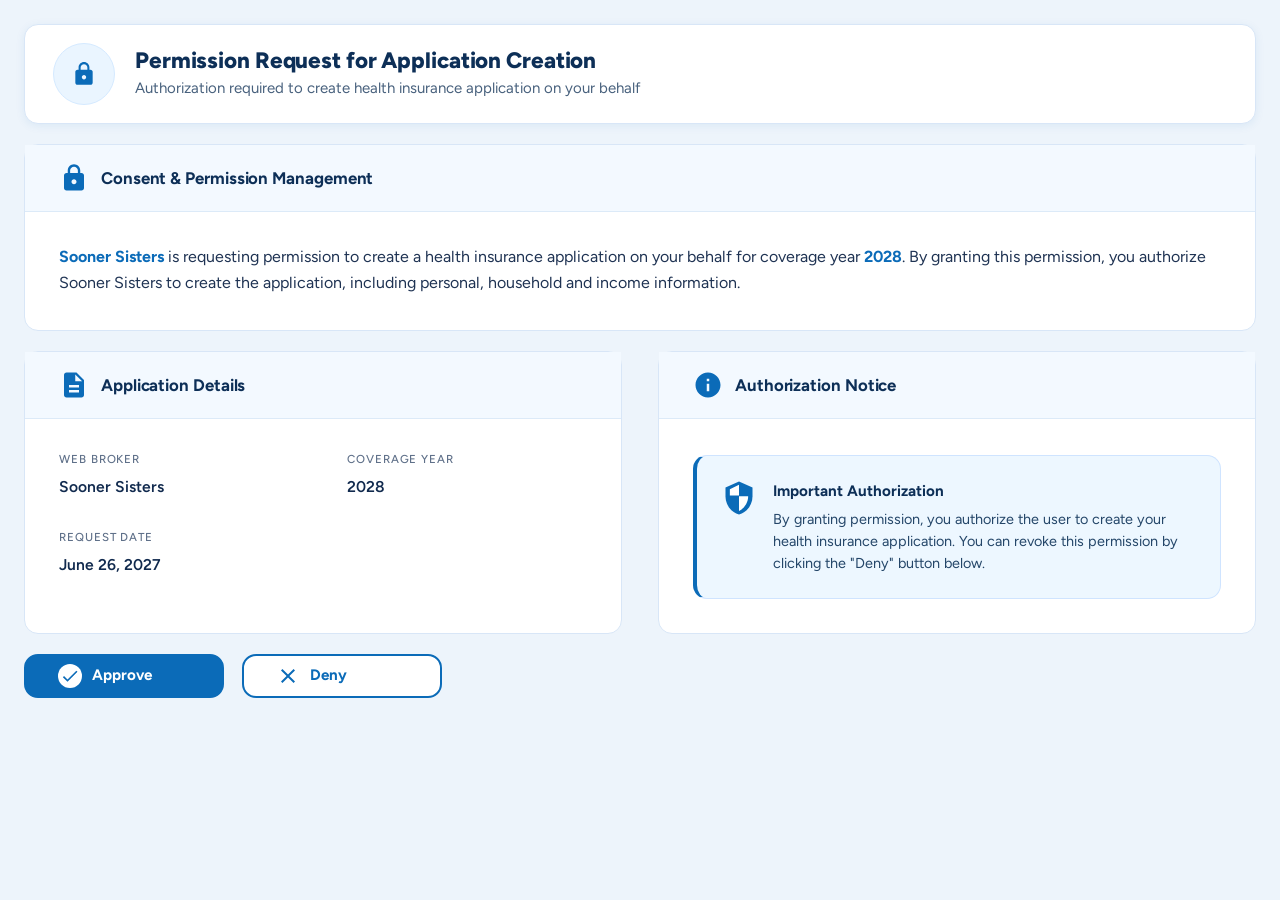
==== commit e055d915: "theme changed to blue and white" ====
--- a/create/index.html
+++ b/create/index.html
@@ -43,9 +43,9 @@
       </div>
       <div class="card-content">
         <p class="consent-text">
-          <span class="client">Leon Foster</span> is requesting permission to create a health insurance application on
+          <span class="client">Sooner Sisters</span> is requesting permission to create a health insurance application on
           your behalf for coverage year <span class="year" id="coverageYear">—</span>. By granting this permission, you
-          authorize HealthSherpa to create the application, including personal, household and income information.
+          authorize Sooner Sisters to create the application, including personal, household and income information.
         </p>
       </div>
     </div>
@@ -66,7 +66,7 @@
           <div class="details-grid">
             <div class="detail-item">
               <span class="detail-label">WEB BROKER</span>
-              <span class="detail-value">HealthSherpa</span>
+              <span class="detail-value">Sooner Sisters</span>
             </div>
             <div class="detail-item">
               <span class="detail-label">COVERAGE YEAR</span>
@@ -126,8 +126,8 @@
   </div>
 
   <script>
-    const coverageYear = 2026;
-    const dateStr = 'June 26, 2026';
+    const coverageYear = 2028;
+    const dateStr = 'June 26, 2027';
 
     document.getElementById('coverageYear').textContent = coverageYear;
     document.getElementById('coverageYearDetail').textContent = coverageYear;
--- a/styles.css
+++ b/styles.css
@@ -5,27 +5,27 @@
    ========================================================= */
 
 :root {
-  --color-bg: #ffffff;
-  --color-surface: #faf7f5;
-  --color-text: #1a1a1a;
-  --color-text-soft: #4a4a4a;
-  --color-muted: #767676;
-  --color-line: #e6e6e6;
-
-  --color-primary: #7e1414;
-  --color-primary-hover: #5f0f0f;
-  --color-primary-dark: #4d0c0c;
-  --color-accent: #d63d1a;
-  --color-accent-soft: #f6dcd2;
-  --color-accent-peach: #e8b894;
-
-  --color-notice-bg: #fff5ef;
-  --color-notice-border: #e8b894;
-  --color-notice-text: #6b2a10;
-  --color-notice-title: #7e1414;
-
-  --color-danger: #b91c1c;
-  --color-danger-hover: #fef2f2;
+  --color-bg: #f5f9ff;
+  --color-surface: #ffffff;
+  --color-text: #0f172a;
+  --color-text-soft: #425466;
+  --color-muted: #64748b;
+  --color-line: #dfeaf6;
+
+  --color-primary: #0b6bb8;
+  --color-primary-hover: #08599a;
+  --color-primary-dark: #0a4b7a;
+  --color-accent: #1d8fe8;
+  --color-accent-soft: #eaf5ff;
+  --color-accent-peach: #bfdcff;
+
+  --color-notice-bg: #edf7ff;
+  --color-notice-border: #c5ddff;
+  --color-notice-text: #244669;
+  --color-notice-title: #0b6bb8;
+
+  --color-danger: #d93025;
+  --color-danger-hover: #fff5f5;
 
   --radius-sm: 10px;
   --radius: 16px;
@@ -65,8 +65,8 @@
    ========================================================= */
 .index-page {
   background:
-    radial-gradient(1100px 600px at 85% -10%, rgba(214, 61, 26, 0.10), transparent 60%),
-    radial-gradient(900px 500px at -10% 110%, rgba(126, 20, 20, 0.10), transparent 60%),
+    radial-gradient(1100px 600px at 85% -10%, rgba(11, 107, 184, 0.12), transparent 60%),
+    radial-gradient(900px 500px at -10% 110%, rgba(29, 143, 232, 0.12), transparent 60%),
     var(--color-bg);
   min-height: 100vh;
   display: flex;
@@ -114,7 +114,7 @@
 .index-grid {
   margin-top: 44px;
   display: grid;
-  grid-template-columns: repeat(3, 1fr);
+  grid-template-columns: repeat(auto-fit, minmax(230px, 1fr));
   gap: 22px;
 }
 
@@ -188,18 +188,19 @@
    Page header (consent screens)
    ========================================================= */
 .page-header {
-  background: linear-gradient(135deg, var(--color-primary) 0%, var(--color-primary-dark) 100%);
-  padding: 28px 32px;
+  background: white;
+  padding: 20px 32px;
   display: flex;
   align-items: center;
   gap: 20px;
   box-shadow: var(--shadow-card);
+   border-radius: var(--radius);
 }
 
 .header-icon-circle {
   width: 56px;
   height: 56px;
-  background: rgba(255, 255, 255, 0.18);
+  background: var(--color-primary);
   border: 1px solid rgba(255, 255, 255, 0.28);
   border-radius: 50%;
   display: flex;
@@ -215,7 +216,7 @@
 }
 
 .header-text h1 {
-  color: #fff;
+  color :#1a1a1a;
   font-size: 1.4rem;
   font-weight: 800;
   line-height: 1.25;
@@ -223,7 +224,7 @@
 }
 
 .header-text p {
-  color: rgba(255, 255, 255, 0.85);
+  color: #1a1a1a;
   font-size: 0.9375rem;
   margin-top: 4px;
 }
@@ -369,11 +370,11 @@
   display: inline-flex;
   align-items: center;
   gap: 10px;
-  padding: 0.85rem 1.85rem;
+  padding: 0.5rem 2rem;
   font: inherit;
   font-size: 0.95rem;
   font-weight: 700;
-  border-radius: var(--radius-pill);
+  border-radius: var(--radius);
   cursor: pointer;
   border: 2px solid transparent;
   transition: background var(--transition), color var(--transition),
@@ -395,12 +396,12 @@
 
 .btn-deny {
   background: #fff;
-  color: var(--color-danger);
-  border-color: var(--color-danger);
+  color: var(--color-primary);
+  border-color: var(--color-primary);
 }
 
 .btn-deny:hover {
-  background: var(--color-danger-hover);
+  background: #f3f9ff;
   transform: translateY(-1px);
 }
 
@@ -411,7 +412,7 @@
 }
 
 .btn-approve svg { fill: #fff; }
-.btn-deny svg   { fill: var(--color-danger); }
+.btn-deny svg   { fill: var(--color-primary); }
 
 /* =========================================================
    Modal (kept for parity; not currently used)
@@ -499,3 +500,638 @@
   .actions { flex-direction: column; }
   .btn-approve, .btn-deny { width: 100%; justify-content: center; }
 }
+
+/* =========================================================
+   Create page screenshot alignment
+   ========================================================= */
+.create-page {
+  background: #edf4fb;
+}
+
+html:has(body.create-page) {
+  background: #edf4fb;
+}
+
+.create-page .container {
+  max-width: 1280px;
+  margin: 0 auto;
+  padding: 24px;
+  gap: 20px;
+}
+
+.create-page .page-header {
+  background: #ffffff;
+  border: 1px solid #d8e6f7;
+  border-radius: 14px;
+  box-shadow: 0 2px 10px rgba(11, 107, 184, 0.08);
+  padding: 18px 28px;
+}
+
+.create-page .header-icon-circle {
+  width: 62px;
+  height: 62px;
+  background: #eaf5ff;
+  border: 1px solid #d5eaff;
+}
+
+.create-page .header-icon-circle svg {
+  fill: var(--color-primary);
+}
+
+.create-page .header-text h1 {
+  color: #0d2f57;
+}
+
+.create-page .header-text p {
+  margin-top: 2px;
+  color: #48617d;
+}
+
+.create-page .card {
+  border: 1px solid #d8e6f7;
+  background: #ffffff;
+  box-shadow: none;
+  border-radius: 14px;
+  padding: 0;
+}
+
+.create-page .card-title {
+  margin: 0;
+  padding: 18px 34px;
+  background: #f3f9ff;
+  border-bottom: 1px solid #dceaf8;
+}
+
+.create-page .card-title h2 {
+  font-weight: 700;
+  color: #0d2f57;
+}
+
+.create-page .card-title svg {
+  width: 30px;
+  height: 30px;
+  fill: var(--color-primary);
+}
+
+.create-page .card-content {
+  padding: 32px 34px 34px;
+}
+
+.create-page .consent-text {
+  color: #1f3353;
+  line-height: 1.62;
+}
+
+.create-page .consent-text .client,
+.create-page .consent-text .year {
+  color: var(--color-primary);
+}
+
+.create-page .two-col {
+  gap: 36px;
+  align-items: stretch;
+}
+
+.create-page .details-grid {
+  margin-top: 0;
+  grid-template-columns: minmax(240px, 1fr) minmax(220px, 1fr);
+  row-gap: 30px;
+  column-gap: 48px;
+}
+
+.create-page .detail-label {
+  font-weight: 500;
+  letter-spacing: 0.08em;
+  color: #5f7089;
+}
+
+.create-page .detail-value {
+  font-weight: 600;
+  color: #112a4e;
+}
+
+.create-page .notice-box {
+  margin-top: 4px;
+  border: 1px solid #cfe4ff;
+  border-left: 4px solid var(--color-primary);
+  background: #edf7ff;
+  border-radius: 14px;
+  padding: 24px;
+  gap: 16px;
+}
+
+.create-page .notice-box svg {
+  fill: var(--color-primary);
+  width: 36px;
+  height: 36px;
+  margin-top: 0;
+}
+
+.create-page .notice-box h3 {
+  font-weight: 700;
+  color: #0d2f57;
+  margin-bottom: 6px;
+}
+
+.create-page .notice-box p {
+  color: #244669;
+  line-height: 1.5;
+}
+
+.create-page .actions {
+  gap: 18px;
+}
+
+.create-page .btn-approve,
+.create-page .btn-deny {
+  min-width: 200px;
+  border-radius: 14px;
+}
+
+.create-page .btn-approve {
+  background: var(--color-primary);
+  border-color: var(--color-primary);
+}
+
+.create-page .btn-approve:hover {
+  background: var(--color-primary-hover);
+  border-color: var(--color-primary-hover);
+  box-shadow: none;
+}
+
+.create-page .btn-approve svg,
+.create-page .btn-deny svg {
+  width: 24px;
+  height: 24px;
+}
+
+.create-page .btn-approve svg {
+  background: #fff;
+  border-radius: 50%;
+  fill: var(--color-primary);
+  padding: 2px;
+}
+
+.create-page .btn-deny {
+  background: #ffffff;
+  border-color: var(--color-primary);
+  color: var(--color-primary);
+}
+
+.create-page .btn-deny:hover {
+  background: #f3f9ff;
+  box-shadow: none;
+}
+
+.create-page .btn-deny svg {
+  fill: var(--color-primary);
+}
+
+@media (max-width: 980px) {
+  .create-page .container {
+    margin: 0 auto;
+    padding: 16px;
+    gap: 20px;
+  }
+
+  .create-page .card-title {
+    padding: 16px 20px;
+  }
+
+  .create-page .card-content {
+    padding: 20px;
+  }
+
+  .create-page .two-col {
+    grid-template-columns: 1fr;
+    gap: 20px;
+  }
+
+  .create-page .details-grid {
+    grid-template-columns: 1fr;
+    gap: 20px;
+  }
+
+  .create-page .actions {
+    flex-direction: column;
+  }
+
+  .create-page .btn-approve,
+  .create-page .btn-deny {
+    width: 100%;
+  }
+}
+
+/* =========================================================
+   Renewal review screen
+   Uses the horizontal `create-page` theme, with renewal-
+   specific building blocks. Simpler than the full portal.
+   ========================================================= */
+
+/* Renewal period pill in the header */
+.renew-eyebrow {
+  display: inline-flex;
+  align-items: center;
+  gap: 6px;
+  font-size: 0.72rem;
+  font-weight: 700;
+  letter-spacing: 0.12em;
+  text-transform: uppercase;
+  color: var(--color-primary);
+  background: var(--color-accent-soft);
+  padding: 5px 12px;
+  border-radius: var(--radius-pill);
+  margin-bottom: 10px;
+}
+
+.renew-eyebrow .material-symbols-rounded { font-size: 16px; }
+
+.renew-page {
+  background: #f8fafd;
+}
+
+.renew-page .container {
+  max-width: 1280px;
+  gap: 20px;
+}
+
+.renew-page .page-header {
+  background: #fff;
+  border: 1px solid #d8e6f7;
+  box-shadow: 0 6px 20px rgba(11, 107, 184, 0.06);
+  border-radius: 14px;
+  padding: 24px 28px;
+}
+
+.renew-page .header-icon-circle {
+  width: 56px;
+  height: 56px;
+  background: #eaf5ff;
+  border: 1px solid #d6ebff;
+}
+
+.renew-page .header-icon-circle svg {
+  width: 28px;
+  height: 28px;
+  fill: var(--color-primary);
+}
+
+.renew-page .header-text h1 {
+  color: #111827;
+  font-size: 1.375rem;
+}
+
+.renew-page .header-text p {
+  margin-top: 4px;
+  color: #4a4a4a;
+}
+
+.renew-page .card {
+  background: #fff;
+  border: 1px solid #d8e6f7;
+  box-shadow: 0 6px 20px rgba(11, 107, 184, 0.06);
+  border-radius: 14px;
+  padding: 0;
+}
+
+.renew-page .card-title {
+  margin: 0;
+  padding: 16px 20px;
+  border-bottom: 1px solid #edf1f5;
+  background: #fff;
+}
+
+.renew-page .card-title svg {
+  width: 18px;
+  height: 18px;
+  fill: var(--color-primary);
+}
+
+.renew-page .card-title h2 {
+  color: #101828;
+  font-size: 1.05rem;
+}
+
+.renew-page .card-content {
+  padding: 20px;
+}
+
+.renew-page .two-col {
+  grid-template-columns: 1fr 1.5fr;
+  gap: 22px;
+}
+
+.renew-page .details-grid {
+  grid-template-columns: 1fr 1fr;
+  gap: 20px 24px;
+}
+
+/* Intro message card */
+.renew-intro .card-content p {
+  font-size: 1rem;
+  line-height: 1.7;
+  color: var(--color-text-soft);
+}
+
+.renew-intro .card-content p .name { color: var(--color-text); font-weight: 700; }
+
+/* Content wrapper mirrors the container spacing so the
+   intro card, two-column row, and actions are evenly spaced. */
+.create-page #renewalContent {
+  display: flex;
+  flex-direction: column;
+  gap: 34px;
+}
+
+.renew-page #renewalContent {
+  gap: 20px;
+}
+
+/* Members list */
+.member-list {
+  display: grid;
+  grid-template-columns: repeat(2, minmax(0, 1fr));
+  gap: 10px;
+  margin: 0;
+  padding: 0;
+  list-style: none;
+}
+
+/* Subsection heading inside a card (e.g. Eligible Members) */
+.subsection-title {
+  font-size: 0.95rem;
+  font-weight: 700;
+  color: var(--color-text);
+  margin-top: 24px;
+  padding-top: 20px;
+  border-top: 1px solid var(--color-line);
+  margin-bottom: 12px;
+}
+
+.member-row {
+  display: flex;
+  align-items: center;
+  gap: 10px;
+  padding: 10px 12px;
+  border: 1px solid var(--color-line);
+  border-radius: var(--radius-sm);
+  background: #fff;
+}
+
+.member-row--ineligible {
+  border-color: #fecaca;
+  background: #fef2f2;
+}
+
+.member-avatar {
+  width: 34px;
+  height: 34px;
+  border-radius: 50%;
+  background: var(--color-accent-soft);
+  color: var(--color-primary);
+  display: flex;
+  align-items: center;
+  justify-content: center;
+  flex-shrink: 0;
+  font-weight: 800;
+  font-size: 0.8rem;
+}
+
+.member-identity {
+  display: flex;
+  flex-direction: column;
+  min-width: 0;
+  flex: 1 1 auto;
+  line-height: 1.3;
+}
+
+.member-name {
+  font-weight: 700;
+  color: var(--color-text);
+  font-size: 0.925rem;
+  white-space: nowrap;
+  overflow: hidden;
+  text-overflow: ellipsis;
+}
+
+.member-relation {
+  font-size: 0.78rem;
+  color: var(--color-muted);
+}
+
+/* Eligibility badge */
+.badge {
+  display: inline-flex;
+  align-items: center;
+  gap: 5px;
+  font-size: 0.78rem;
+  font-weight: 700;
+  padding: 4px 10px;
+  border-radius: var(--radius-pill);
+  white-space: nowrap;
+  flex-shrink: 0;
+}
+
+.badge .material-symbols-rounded { font-size: 15px; }
+
+.badge--eligible {
+  color: var(--color-primary);
+  background: #dcfce7;
+}
+
+.badge--ineligible {
+  color: var(--color-primary);
+  background: #fee2e2;
+}
+
+.badge--pending {
+  color: var(--color-primary);
+  background: #fef3c7;
+}
+
+/* Selected plan card */
+.plan-card {
+  display: flex;
+  align-items: center;
+  gap: 16px;
+  padding: 18px;
+  border: 1px solid var(--color-line);
+  border-left: 4px solid var(--color-primary);
+  border-radius: var(--radius-sm);
+  background: #fff;
+  margin-top: 8px;
+}
+
+.plan-icon {
+  width: 46px;
+  height: 46px;
+  border-radius: 12px;
+  background: var(--color-accent-soft);
+  color: var(--color-primary);
+  display: flex;
+  align-items: center;
+  justify-content: center;
+  flex-shrink: 0;
+}
+
+.plan-icon .material-symbols-rounded { font-size: 26px; }
+
+.plan-info { min-width: 0; }
+
+.plan-name {
+  font-size: 1.05rem;
+  font-weight: 800;
+  color: var(--color-text);
+}
+
+.plan-meta {
+  font-size: 0.875rem;
+  color: var(--color-text-soft);
+  margin-top: 2px;
+}
+
+.plan-premium {
+  margin-left: auto;
+  text-align: right;
+  flex-shrink: 0;
+}
+
+.plan-premium strong {
+  display: block;
+  font-size: 1.15rem;
+  font-weight: 800;
+  color: var(--color-primary);
+}
+
+.plan-premium span {
+  font-size: 0.75rem;
+  color: var(--color-muted);
+  text-transform: uppercase;
+  letter-spacing: 0.06em;
+}
+
+/* Channel note (email vs portal) */
+.channel-note {
+  display: flex;
+  align-items: flex-start;
+  gap: 10px;
+  font-size: 0.875rem;
+  color: var(--color-text-soft);
+  background: #f7f8fa;
+  border: 1px solid var(--color-line);
+  border-radius: var(--radius-sm);
+  padding: 14px 16px;
+  line-height: 1.55;
+}
+
+.channel-note .material-symbols-rounded {
+  font-size: 20px;
+  color: var(--color-primary);
+  flex-shrink: 0;
+}
+
+/* Primary actions row */
+.renew-actions-row {
+  margin-top: 10px;
+  padding-top: 4px;
+}
+
+.renew-actions {
+  display: flex;
+  gap: 14px;
+  flex-wrap: wrap;
+}
+
+.renew-actions .btn-approve,
+.renew-actions .btn-deny {
+  flex: 1 1 220px;
+  justify-content: center;
+}
+
+/* State containers (loading / error / empty / success) */
+.state-panel {
+  text-align: center;
+  padding: 56px 32px;
+  display: flex;
+  flex-direction: column;
+  align-items: center;
+  gap: 14px;
+}
+
+.state-panel h2 {
+  font-size: 1.35rem;
+  font-weight: 800;
+  color: var(--color-text);
+  letter-spacing: -0.01em;
+}
+
+.state-panel p {
+  max-width: 460px;
+  font-size: 0.975rem;
+  color: var(--color-text-soft);
+  line-height: 1.65;
+}
+
+.state-icon {
+  width: 72px;
+  height: 72px;
+  border-radius: 50%;
+  background: var(--color-accent-soft);
+  color: var(--color-primary);
+  display: flex;
+  align-items: center;
+  justify-content: center;
+}
+
+.state-icon .material-symbols-rounded { font-size: 38px; }
+
+.state-icon--error { background: #fee2e2; color: var(--color-danger); }
+.state-icon--success { background: #dcfce7; color: #15803d; }
+
+.spinner {
+  width: 52px;
+  height: 52px;
+  border-radius: 50%;
+  border: 5px solid var(--color-accent-soft);
+  border-top-color: var(--color-primary);
+  animation: spin 0.8s linear infinite;
+}
+
+@keyframes spin {
+  to { transform: rotate(360deg); }
+}
+
+@media (prefers-reduced-motion: reduce) {
+  .spinner { animation-duration: 2.4s; }
+}
+
+.hidden { display: none !important; }
+
+/* Focus visibility for accessibility */
+.renew-page a:focus-visible,
+.renew-page button:focus-visible {
+  outline: 3px solid var(--color-accent);
+  outline-offset: 2px;
+}
+
+@media (max-width: 560px) {
+  .renew-actions { flex-direction: column; }
+  .renew-actions .btn-approve,
+  .renew-actions .btn-deny { width: 100%; }
+
+  .member-list { grid-template-columns: 1fr; }
+  .member-row { flex-wrap: wrap; }
+
+  .plan-card { flex-wrap: wrap; }
+  .plan-premium { margin-left: 0; text-align: left; }
+}
+
+@media (max-width: 980px) {
+  .renew-page .header-text h1 {
+    font-size: 1.25rem;
+  }
+
+  .renew-page .two-col {
+    grid-template-columns: 1fr;
+  }
+}
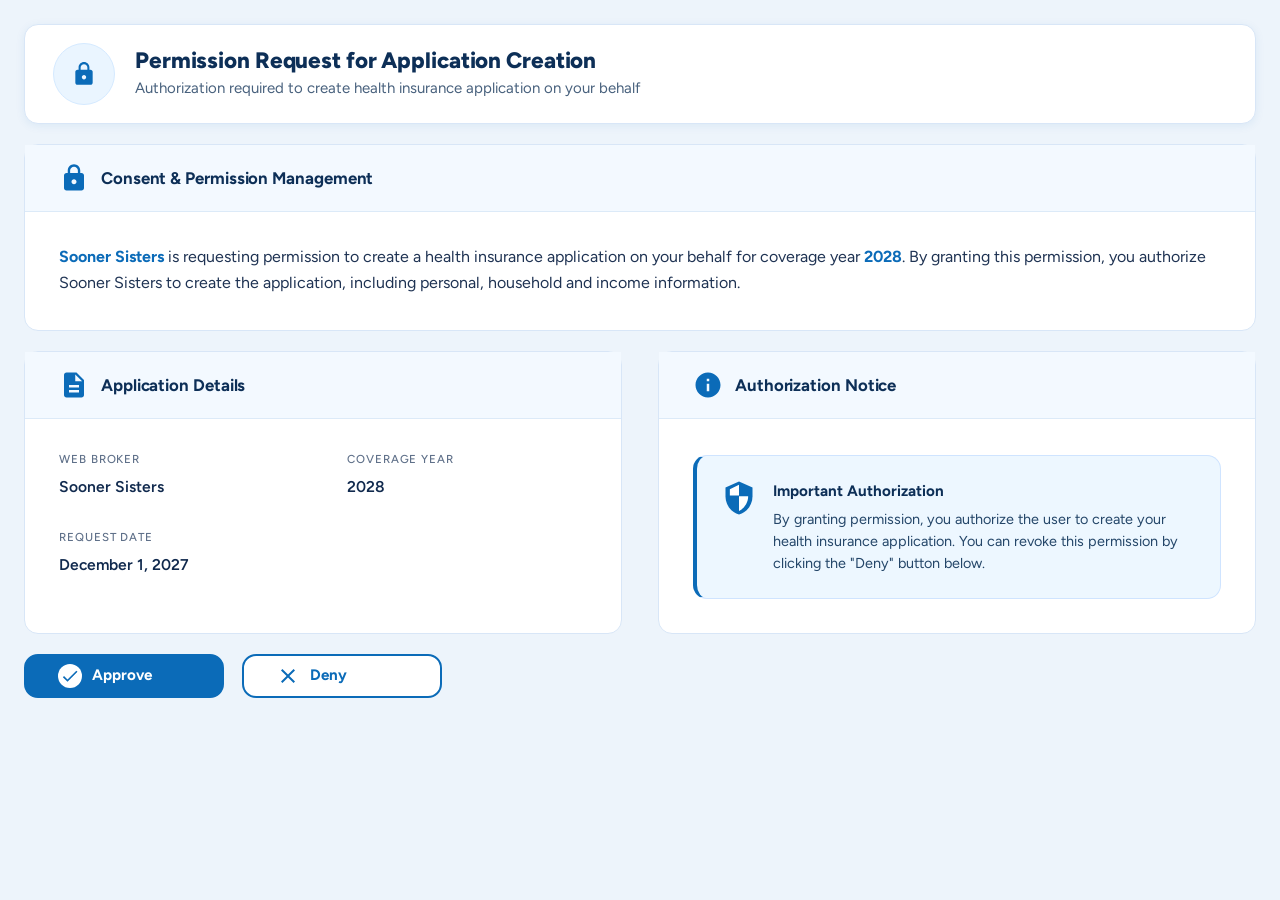
==== commit df7a3123: "Update index.html" ====
--- a/create/index.html
+++ b/create/index.html
@@ -127,7 +127,7 @@
 
   <script>
     const coverageYear = 2028;
-    const dateStr = 'June 26, 2027';
+    const dateStr = 'December 1, 2027';
 
     document.getElementById('coverageYear').textContent = coverageYear;
     document.getElementById('coverageYearDetail').textContent = coverageYear;
